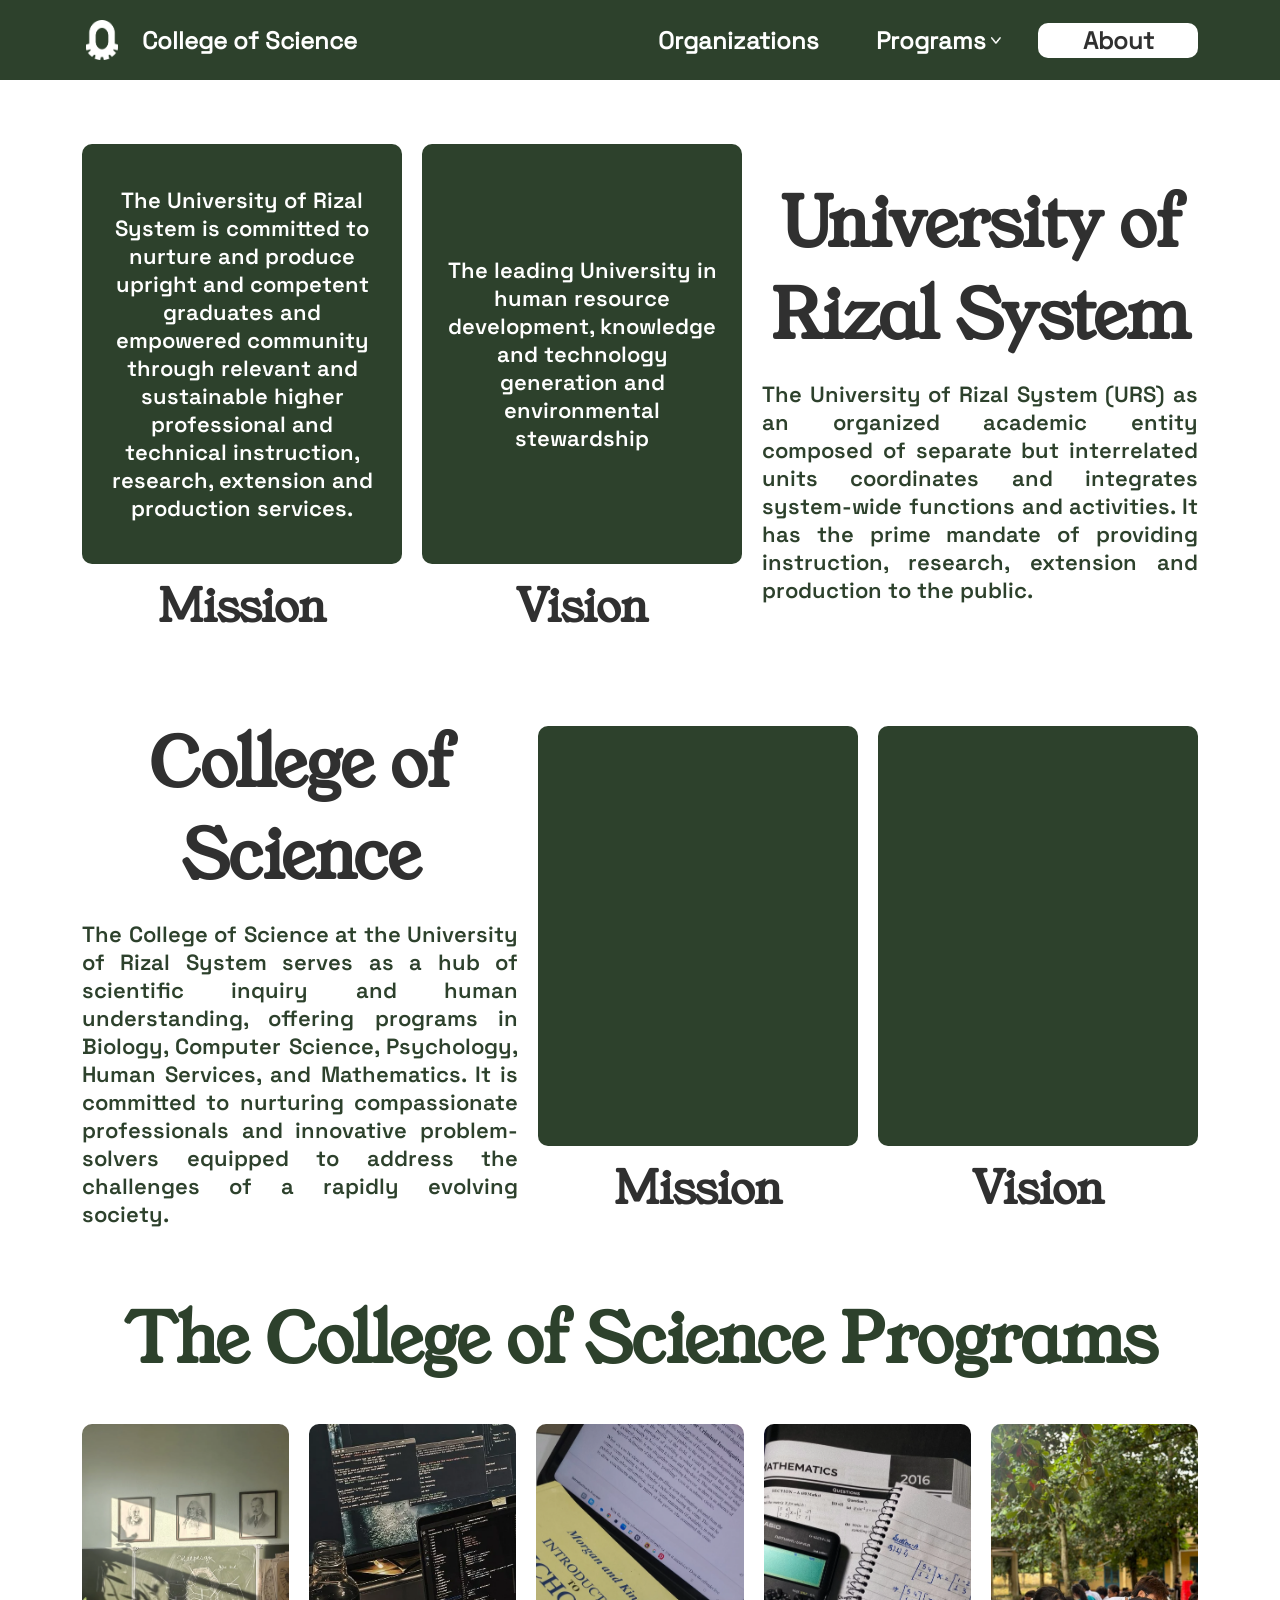
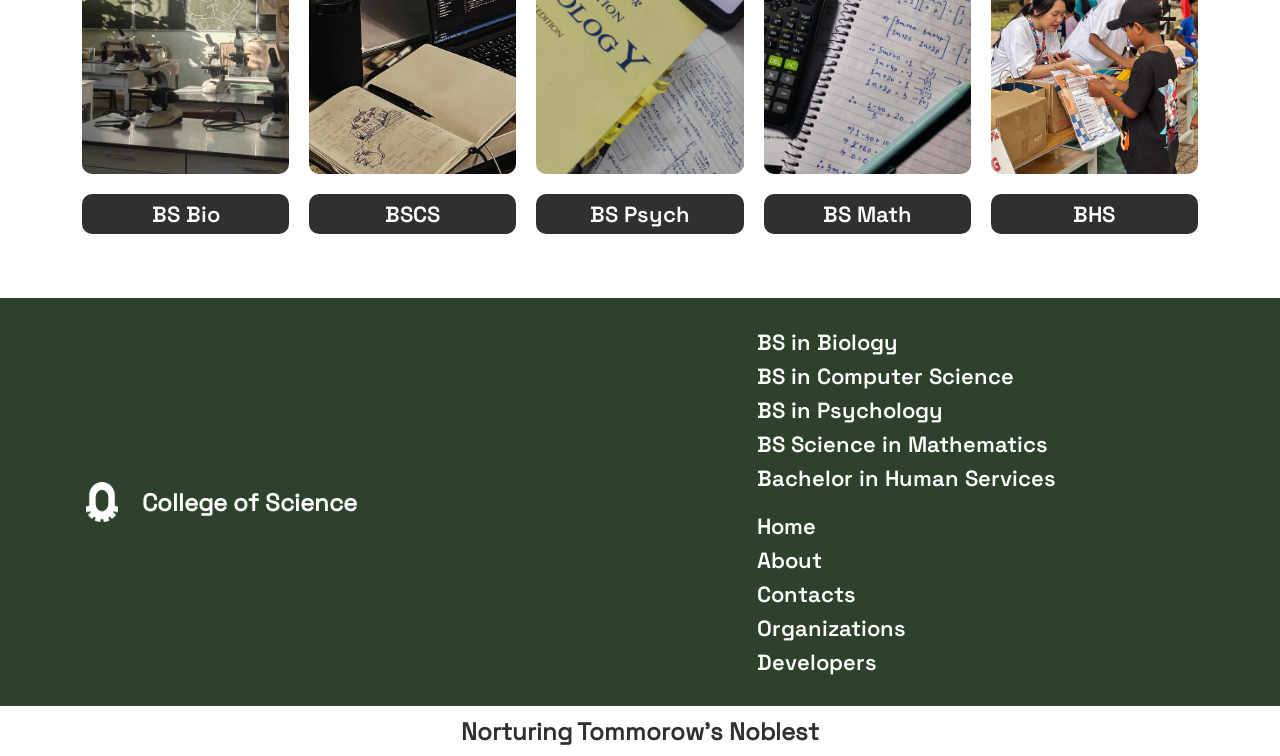
==== about.html @ a0b6d616 "first commit" ====
<!DOCTYPE html>
<html lang="en">

<head>
    <meta charset="UTF-8">
    <meta name="viewport" content="width=device-width, initial-scale=1.0">
    <title>College of Science | About</title>
    <link rel="stylesheet" href="about.css">
    <style>
        /**************** Text Sizes ************/
        h1 {
            font-family: 'YoungSerif';
            font-size: clamp(42px, 6vw, 82px);
            margin: 0px;
        }
        h2 {
            font-family: 'YoungSerif';
            font-size: clamp(30px, 4vw, 52px);
            margin: 0px;
        }
        h3 {
            font-family: 'SpaceGrotesk';
            font-size: clamp(16px, 2vw, 24px);
            margin: 0px;
        }
        p {
            font-family: 'SpaceGroteskP';
            font-size: clamp(14px, 1.8vw, 22px);
            margin: 0px;
        }
        a{
            text-decoration: none;
            color: inherit;
        }
    </style>
</head>

<body style="margin: 0px; background-color: white;">

    <!------------ HEADER ------------------------->
    <div id="header">
        <div id="space">
            <a href="index.html">
                <div id="logo">
                    <div id="logo-container">
                        <img src="images/logo1.png" style="height: 100%;">
                    </div>
                    <h3 style="color: white;">College of Science</h3>
                </div>
            </a>

            <!-- HAMBURGER -->
            <input type="checkbox" id="nav-toggle">
            <label for="nav-toggle" id="hamburger">☰</label>

            <div id="navigation">
                <div class="item">
                    <a href="organizations.html"><h3>Organizations</h3></a>
                </div>

                <!-- DROPDOWN -->
                <div id="dropdown">
                    <a href="programs.html">
                        <div class="item">
                            <h3>Programs</h3>
                            <div id="arrow">
                                <img src="images/arrow2.png" style="width: 100%; height: 100%;">
                            </div>
                        </div>
                    </a>
                    <div id="content">
                        <a href="programs/biology.html">
                            <div class="item"><p>BSBio</p></div>
                        </a>
                        
                        <a href="programs/cs.html">
                            <div class="item"><p>BSCS</p></div>
                        </a>

                        <a href="programs/psych.html">
                            <div class="item"><p>BS Psych</p></div>
                        </a>

                        <a href="programs/math.html">
                            <div class="item"><p>BS Math</p></div>
                        </a>

                        <a href="programs/hs.html">
                            <div class="item"><p>BHS</p></div>
                        </a>
                    </div>
                </div>

                <a href="about.html">
                    <div class="about">
                        <h3>About</h3>
                    </div>
                </a>
            </div>
        </div>
    </div>

    <!------------ FRONT PAGE ------------------------->
    <div class="margin">
        <div id="urs">
            <div id="misvis">
                <div class="card">
                    <div class="box">
                        <p>The University of Rizal System is committed to nurture and produce upright and competent graduates and empowered community through relevant and sustainable higher professional and technical instruction, research, extension and production services.</p>
                    </div>
                    <h2>Mission</h2>
                </div>

                <div class="card">
                    <div class="box">
                        <p>The leading University in human resource development, knowledge and technology generation and environmental stewardship</p>
                    </div>
                    <h2>Vision</h2>
                </div>

                <div id="desc">
                    <h1>University of Rizal System</h1>
                    <p>
                        The University of Rizal System (URS) as an organized academic entity composed of separate but interrelated units coordinates and integrates system-wide functions and activities. It has the prime mandate of providing instruction, research, extension and production to the public.
                    </p>
                </div>
            </div>

            <div id="misvis">
                <div id="desc">
                    <h1>College of Science</h1>
                    <p>
                        The College of Science at the University of Rizal System serves as a hub of scientific inquiry and human understanding, offering programs in Biology, Computer Science, Psychology, Human Services, and Mathematics. It is committed to nurturing compassionate professionals and innovative problem-solvers equipped to address the challenges of a rapidly evolving society.
                    </p>
                </div>

                <div class="card">
                    <div class="box">
                        <p></p>
                    </div>
                    <h2>Mission</h2>
                </div>

                <div class="card">
                    <div class="box">
                        <p></p>
                    </div>
                    <h2>Vision</h2>
                </div>
            </div>
        </div>
    </div>

    <!------------ PROGRAMS SELECTION ------------------------->
    <div id="title">
        <div id="programs-title">
            <h1 style="text-align: center; color: #2D412C;">The College of Science Programs</h1>
        </div>

        <div id="program">
            <div class="container">
                <a href="programs/biology.html">
                    <div class="images"><img src="programs_img/biology.png" alt="BS Biology"></div>
                </a>
                <a href="programs/biology.html">
                    <div class="buttons"><p>BS Bio</p></div>
                </a>
            </div>
            <div class="container">
                <a href="programs/cs.html">
                    <div class="images"><img src="programs_img/comsci.png" alt="BS Computer Science"></div>
                </a>
                <a href="programs/cs.html">
                    <div class="buttons"><p>BSCS</p></div>
                </a>
            </div>
            <div class="container">
                <a href="programs/psych.html">
                    <div class="images"><img src="programs_img/psych.png" alt="BS Psychology"></div>
                </a>
                <a href="programs/psych.html">
                    <div class="buttons"><p>BS Psych</p></div>
                </a>
            </div>
            <div class="container">
                <a href="programs/math.html">
                    <div class="images"><img src="programs_img/math.png" alt="BS Mathematics"></div>
                </a>
                <a href="programs/math.html">
                    <div class="buttons"><p>BS Math</p></div>
                </a>
            </div>
            <div class="container">
                <a href="programs/hs.html">
                    <div class="images"><img src="programs_img/hs.png" alt="BHS"></div>
                </a>
                <a href="programs/hs.html">
                    <div class="buttons"><p>BHS</p></div>
                </a>
            </div>
        </div>
    </div>

    <!------------ FOOTER ------------------------->
    <div style="background-color: #2D412C;">
        <div class="margin">
            <div id="footer">
                <a href="index.html">
                    <div id="footer-logo">
                        <div id="footer-logo-container">
                            <img src="images/logo1.png" style="height: 100%;">
                        </div>
                        <h3 style="color: white;">College of Science</h3>
                    </div>
                </a>

                <div id="foot_nav">
                    <div id="programs-list">
                        <a href="programs/biology.html">
                            <p>BS in Biology</p>
                        </a>
                        <a href="programs/cs.html">
                            <p>BS in Computer Science</p>
                        </a>
                        <a href="programs/psych.html">
                            <p>BS in Psychology</p>
                        </a>
                        <a href="programs/math.html">
                            <p>BS Science in Mathematics</p>
                        </a>
                        <a href="programs/hs.html">
                            <p>Bachelor in Human Services</p>
                        </a>
                    </div>
                    <div id="nav_container">
                        <a href="index.html">
                            <p>Home</p>
                        </a>
                        <a href="about.html">
                            <p>About</p>
                        </a>
                        
                        <a href="contacts.html">
                            <p>Contacts</p>
                        </a>
                        <a href="organizations.html">
                            <p>Organizations</p>
                        </a>
                        <a href="developers.html">
                            <p>Developers</p>
                        </a>
                    </div>
                </div>
            </div>
        </div>
    </div>
    <div id="foot2">
        <h3>Norturing Tommorow's Noblest</h3>
    </div>
</body>

</html>
---- about.css ----
/**************** FONTS Presets ************/
@font-face {
    font-family: 'YoungSerif';
    src: url('fonts/YoungSerif.ttf');
}
@font-face {
    font-family: 'SpaceGrotesk';
    src: url('fonts/SpaceGrotesk.ttf');
}
@font-face {
    font-family: 'SpaceGroteskP';
    src: url('fonts/SpaceGroteskP.ttf');
}

/**************** HEADER ************/
#header {
    height: 80px;
    width: 100%;
    background-color: #2D412C;
    box-sizing: border-box;

    display: flex;
    align-items: center;
    justify-content: center;

    position: sticky;
    top: 0;
    z-index: 200;
}
#header #space {
    margin: 0px 82px;
    width: 100%;

    display: flex;
    justify-content: space-between;
    align-items: center;
}

#logo {
    display: flex;
    justify-content: center;
    align-items: center;
    gap: 20px;
    transition: transform 0.3s ease;
    flex-shrink: 0;
}
#logo-container {
    width: 40px;
    height: 40px;
    display: flex;
    align-items: center;
    justify-content: center;
}
#logo:hover {
    transform: scale(1.05);
}

/* HAMBURGER */
#nav-toggle { display: none; }
#hamburger {
    display: none;
    font-size: 24px;
    cursor: pointer;
    color: white;
}
#nav-toggle:checked ~ #navigation { display: flex; }

#navigation {
    display: flex;
    align-items: center;
}
#navigation .item {
    width: 200px;
    color: white;

    display: flex;
    justify-content: center;
    align-items: center;

    transition: transform 0.3s ease;
}
#navigation .item:hover {
    transform: scale(1.03);
}
#arrow {
    display: flex;
    align-items: flex-end;
    justify-content: center;

    width: 10px;
    height: 7px;
}

/* DROPDOWN */
#dropdown {
    position: relative;
    cursor: pointer;
}
#dropdown .item {
    height: 80px;
    gap: 5px;
}
#content {
    background-color: #2D412C;
    z-index: 100;
    border: 2px solid white;
    box-shadow: 0px 8px 24px #303030;

    display: none;
    flex-direction: column;
    position: absolute;
    top: 100%;
    min-width: 200px;
}
#dropdown:hover #content {
    display: flex;
}
#content .item {
    height: 35px;
    width: 100%;
    justify-content: flex-start;
    padding: 0 16px;
    box-sizing: border-box;
}
#content .item:hover {
    background-color: white;
    color: #303030;
}

#navigation .about {
    width: 160px;
    height: 35px;
    background-color: white;
    color: #303030;
    border-radius: 10px;

    display: flex;
    justify-content: center;
    align-items: center;

    transition: transform 0.3s ease;
}
#navigation .about:hover {
    transform: scale(1.05);
}

/**************** MARGIN ************/
.margin {
    margin: 0px 82px;
}

/**************** ABOUT SECTION ************/
#urs {
    display: flex;
    flex-direction: column;
    gap: 80px;
    margin: 64px 0px;
}
#misvis h2 {
    color: #303030;
}
#misvis {
    display: flex;
    justify-content: space-between;
    align-items: center;
    gap: 20px;
}
.card {
    display: flex;
    flex-direction: column;
    align-items: center;
    justify-content: center;
    gap: 10px;
}
.box {
    display: flex;
    align-items: center;
    justify-content: center;

    height: 420px;
    width: 320px;
    background-color: #2D412C;
    color: white;
    border-radius: 10px;
}
.box p {
    padding: 20px;
    text-align: center;
}
#desc {
    display: flex;
    flex-direction: column;
    gap: 20px;
    flex: 1;
}
#desc h1 {
    text-align: center;
    color: #303030;
}
#desc p {
    text-align: justify;
    color: #2D412C;
}

/**************** PROGRAMS SELECTION ************/
#title {
    margin: 64px 82px;
    display: flex;
    flex-direction: column;
    gap: 40px;
}
#programs-title {
    display: flex;
    justify-content: center;
    align-items: center;
}
#program {
    display: flex;
    justify-content: space-between;
    gap: 20px;
    flex-wrap: wrap;
}
#program p {
    color: white;
}
.container {
    flex: 1 1 180px;
    min-width: 140px;
    display: flex;
    flex-direction: column;
    gap: 20px;
}
#program .images {
    height: 350px;
    background-color: #2D412C;
    border-radius: 10px;
    overflow: hidden;
}
#program .images img {
    width: 100%;
    height: 100%;
    object-fit: cover;
    transition: transform 0.3s ease;
}
#program .images img:hover {
    transform: scale(1.1);
}
#program .buttons {
    height: 40px;
    background-color: #303030;
    border-radius: 10px;

    display: flex;
    align-items: center;
    justify-content: center;

    transition: transform 0.3s ease;
}
#program .buttons:hover {
    transform: scale(1.05);
}

/**************** FOOTER ************/
#footer {
    display: flex;
    align-items: center;
    justify-content: space-between;
    padding: 30px 0px;
    gap: 400px;
    flex-wrap: wrap;
}
#footer-logo {
    display: flex;
    justify-content: center;
    align-items: center;
    gap: 20px;
    transition: transform 0.3s ease;
    flex-shrink: 0;
}
#footer-logo-container {
    width: 40px;
    height: 40px;
    display: flex;
    align-items: center;
    justify-content: center;
}
#footer-logo:hover {
    transform: scale(1.05);
}
#foot_nav {
    color: white;
    display: flex;
    align-items: flex-start;
    justify-content: space-between;
    flex-wrap: wrap;
    flex: 1;
    gap: 20px;
}
#programs-list {
    display: flex;
    flex-direction: column;
    gap: 6px;
}
#nav_container {
    display: flex;
    flex-direction: column;
    gap: 6px;
}
#foot2 {
    height: 50px;
    width: 100%;
    background-color: white;
    color: #303030;

    display: flex;
    align-items: center;
    justify-content: center;
}

/**************** RESPONSIVE — TABLET (≤ 1024px) ************/
@media (max-width: 1024px) {
    #header #space {
        margin: 0 40px;
    }
    .margin {
        margin: 0 40px;
    }
    #title {
        margin: 64px 40px;
    }
    #navigation .item {
        width: 140px;
    }
    #navigation .about {
        width: 120px;
    }
    #content {
        min-width: 100px;
    }
    #program .images {
        height: 260px;
    }

    /* About */
    .box {
        width: 240px;
        height: 340px;
    }
}

/**************** RESPONSIVE — MOBILE (≤ 768px) ************/
@media (max-width: 768px) {
    #header {
        height: 64px;
    }
    #header #space {
        margin: 0 24px;
        position: relative;
    }

    /* Hamburger */
    #hamburger { display: block; }
    #navigation {
        display: none;
        flex-direction: column;
        align-items: stretch;
        position: absolute;
        top: 64px;
        left: 0;
        right: 0;
        background-color: #2D412C;
        box-shadow: 0px 8px 24px rgba(0, 0, 0, 0.15);
        padding: 16px 0;
        z-index: 199;
    }
    #nav-toggle:checked ~ #navigation { display: flex; }
    #navigation .item {
        width: 100%;
        height: 48px;
        justify-content: flex-start;
        padding: 0 24px;
        box-sizing: border-box;
    }
    #navigation .about {
        width: calc(100% - 48px);
        margin: 8px 24px 0;
        height: 44px;
        border-radius: 10px;
    }

    /* Dropdown */
    #dropdown { width: 100%; }
    #dropdown .item {
        height: 48px;
        width: 100%;
        justify-content: flex-start;
        padding: 0 24px;
    }
    #content {
        position: static;
        display: flex;
        box-shadow: none;
        border: none;
        border-left: 3px solid white;
        margin-left: 24px;
        min-width: unset;
    }
    #dropdown:hover #content { display: flex; }
    #content .item {
        height: 40px;
        justify-content: flex-start;
        padding: 0 16px;
    }

    .margin {
        margin: 0 24px;
    }
    #title {
        margin: 48px 24px;
    }

    /* About */
    #urs {
        gap: 48px;
    }
    #misvis {
        flex-direction: column;
        align-items: stretch;
    }
    .card {
        flex-direction: row;
        align-items: flex-start;
        gap: 16px;
    }
    .box {
        width: 50%;
        height: 200px;
        flex-shrink: 0;
    }
    #misvis h2 {
        margin-top: 8px;
    }
    #desc { order: -1; }

    /* Programs */
    #program {
        flex-direction: column;
        gap: 24px;
    }
    .container {
        flex: unset;
        width: 100%;
    }
    #program .images {
        height: 220px;
    }

    /* Footer */
    #footer {
        flex-direction: column;
        align-items: flex-start;
        gap: 32px;
    }
    #foot_nav {
        width: 100%;
        flex-direction: column;
        gap: 24px;
    }
}
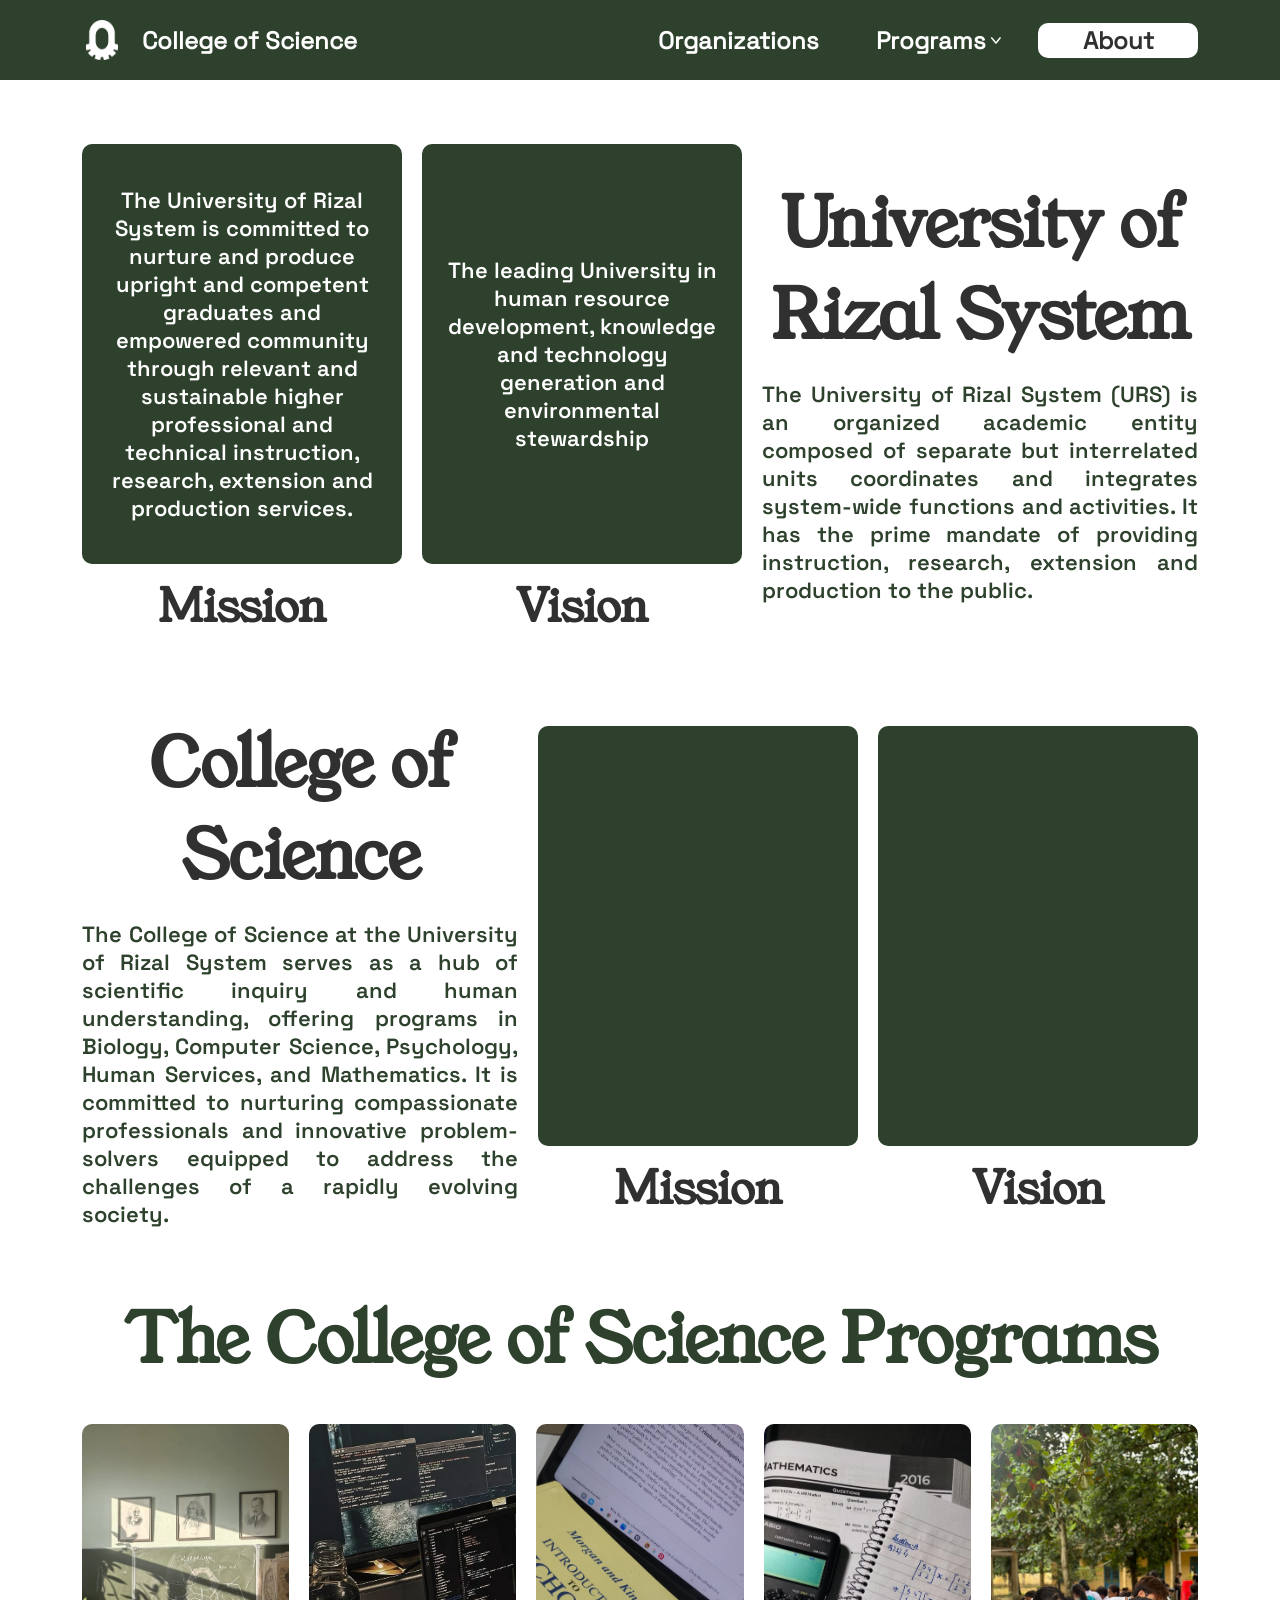
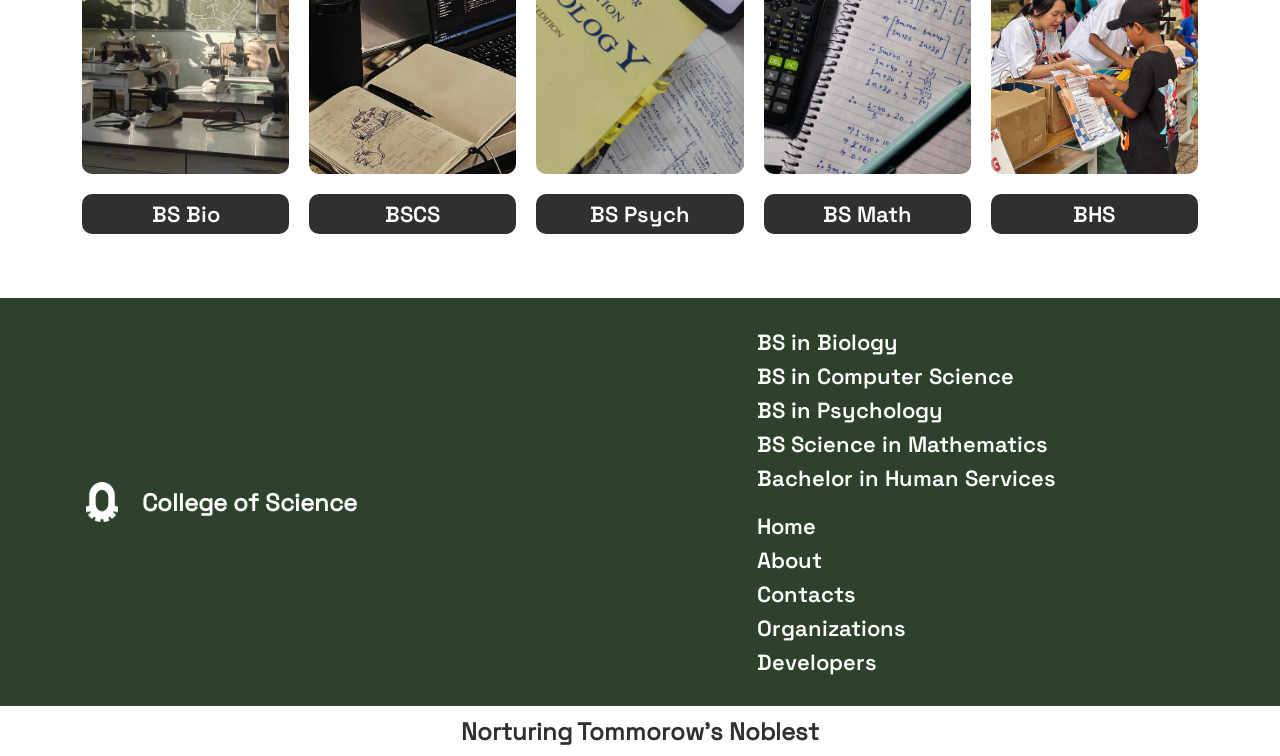
==== commit ed61177c: "some stuffs" ====
--- a/about.html
+++ b/about.html
@@ -121,7 +121,7 @@
                 <div id="desc">
                     <h1>University of Rizal System</h1>
                     <p>
-                        The University of Rizal System (URS) as an organized academic entity composed of separate but interrelated units coordinates and integrates system-wide functions and activities. It has the prime mandate of providing instruction, research, extension and production to the public.
+                        The University of Rizal System (URS) is an organized academic entity composed of separate but interrelated units coordinates and integrates system-wide functions and activities. It has the prime mandate of providing instruction, research, extension and production to the public.
                     </p>
                 </div>
             </div>
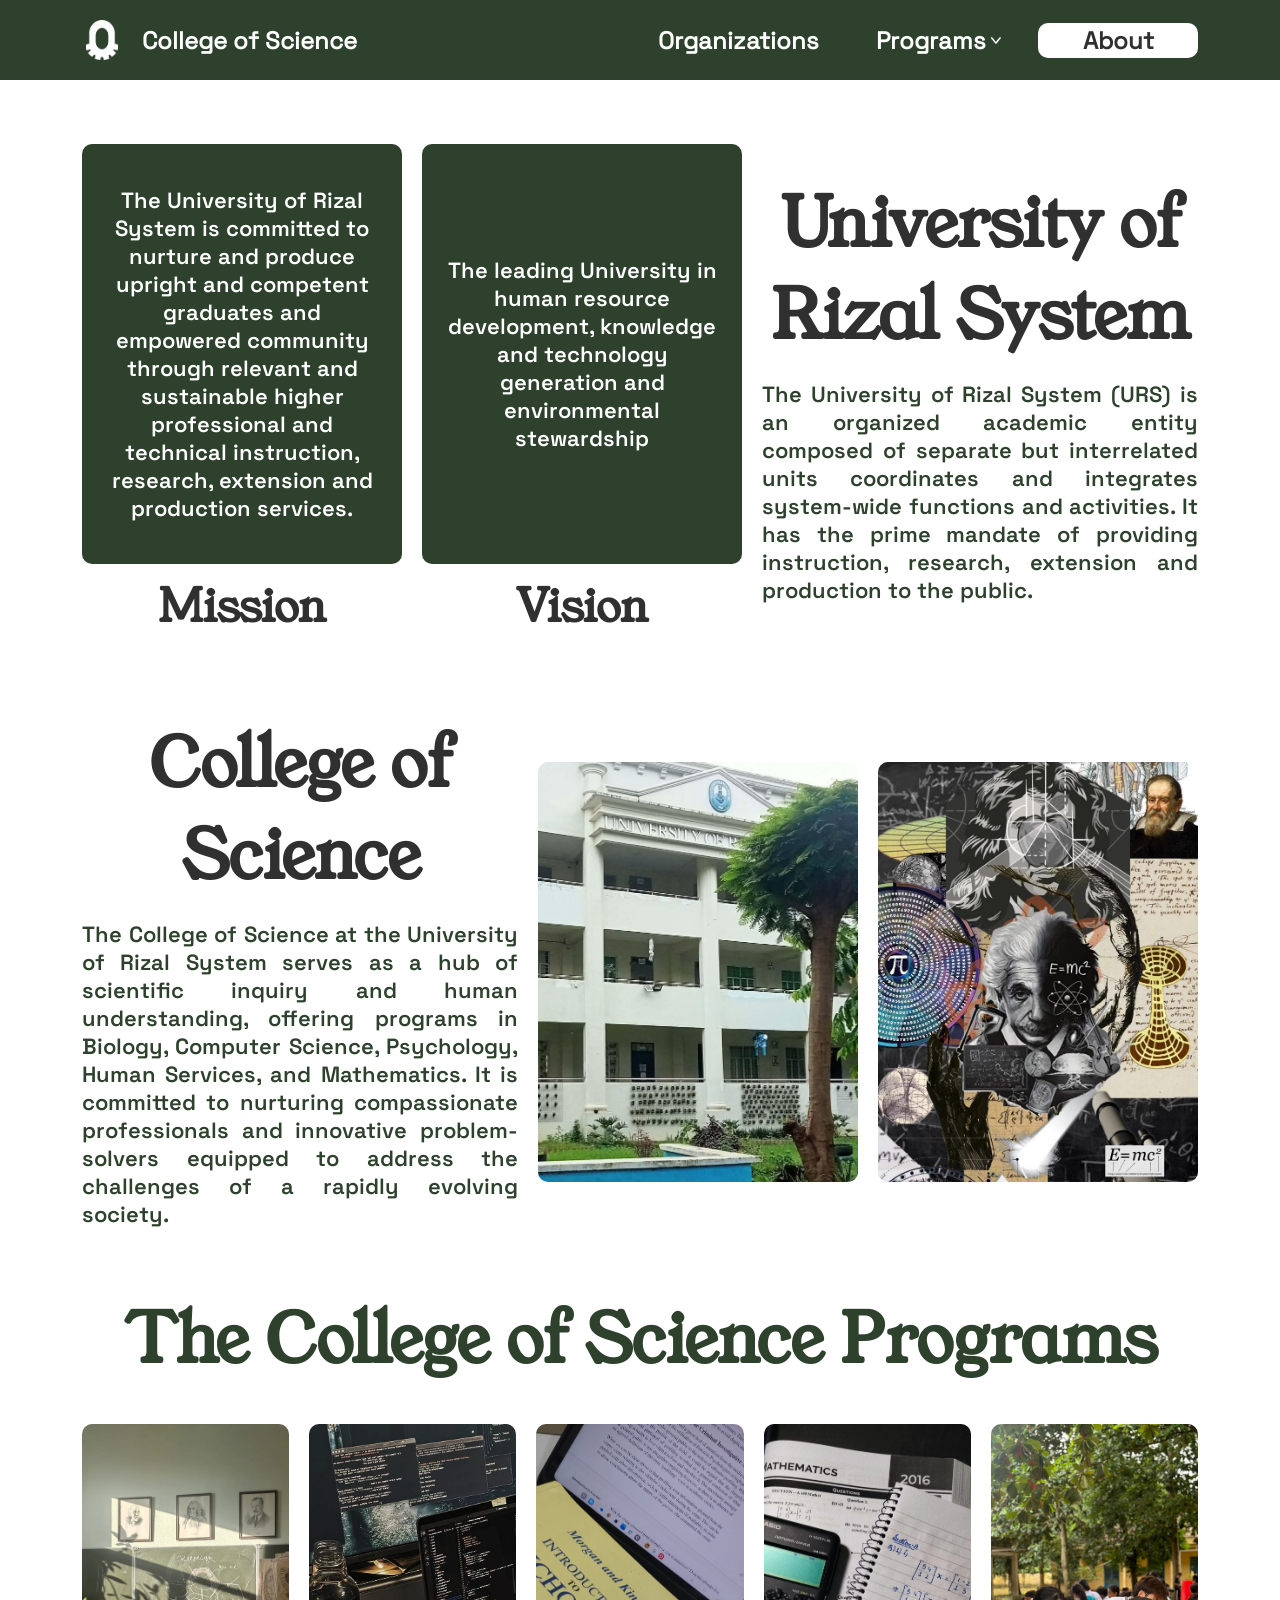
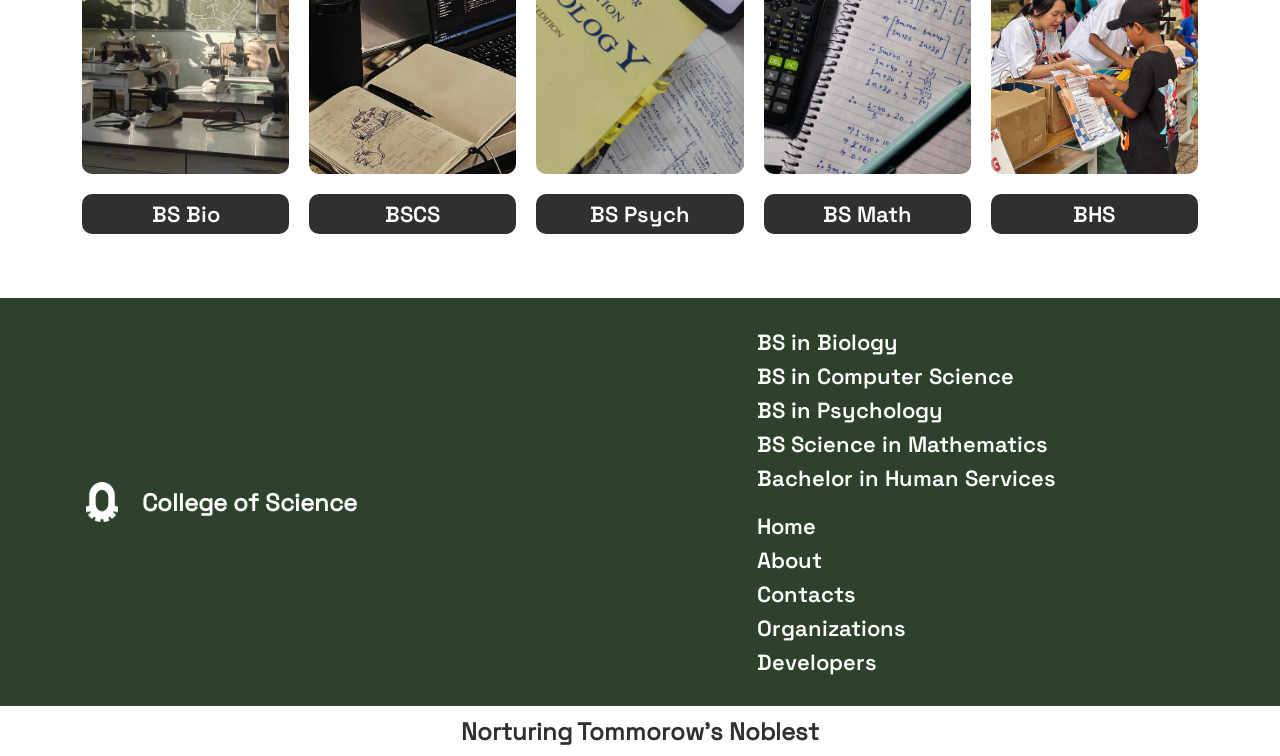
==== commit e07629b3: "inayos cos vis/mis" ====
--- a/about.html
+++ b/about.html
@@ -136,16 +136,14 @@
 
                 <div class="card">
                     <div class="box">
-                        <p></p>
-                    </div>
-                    <h2>Mission</h2>
-                </div>
-
-                <div class="card">
-                    <div class="box">
-                        <p></p>
-                    </div>
-                    <h2>Vision</h2>
+                        <img width="100%" src="images/cos1.jpg">
+                    </div>
+                </div>
+
+                <div class="card">
+                    <div class="box">
+                        <img width="100%" src="images/cos2.jpg">
+                    </div>
                 </div>
             </div>
         </div>
--- a/about.css
+++ b/about.css
@@ -182,6 +182,8 @@
     background-color: #2D412C;
     color: white;
     border-radius: 10px;
+
+    overflow: hidden;
 }
 .box p {
     padding: 20px;
